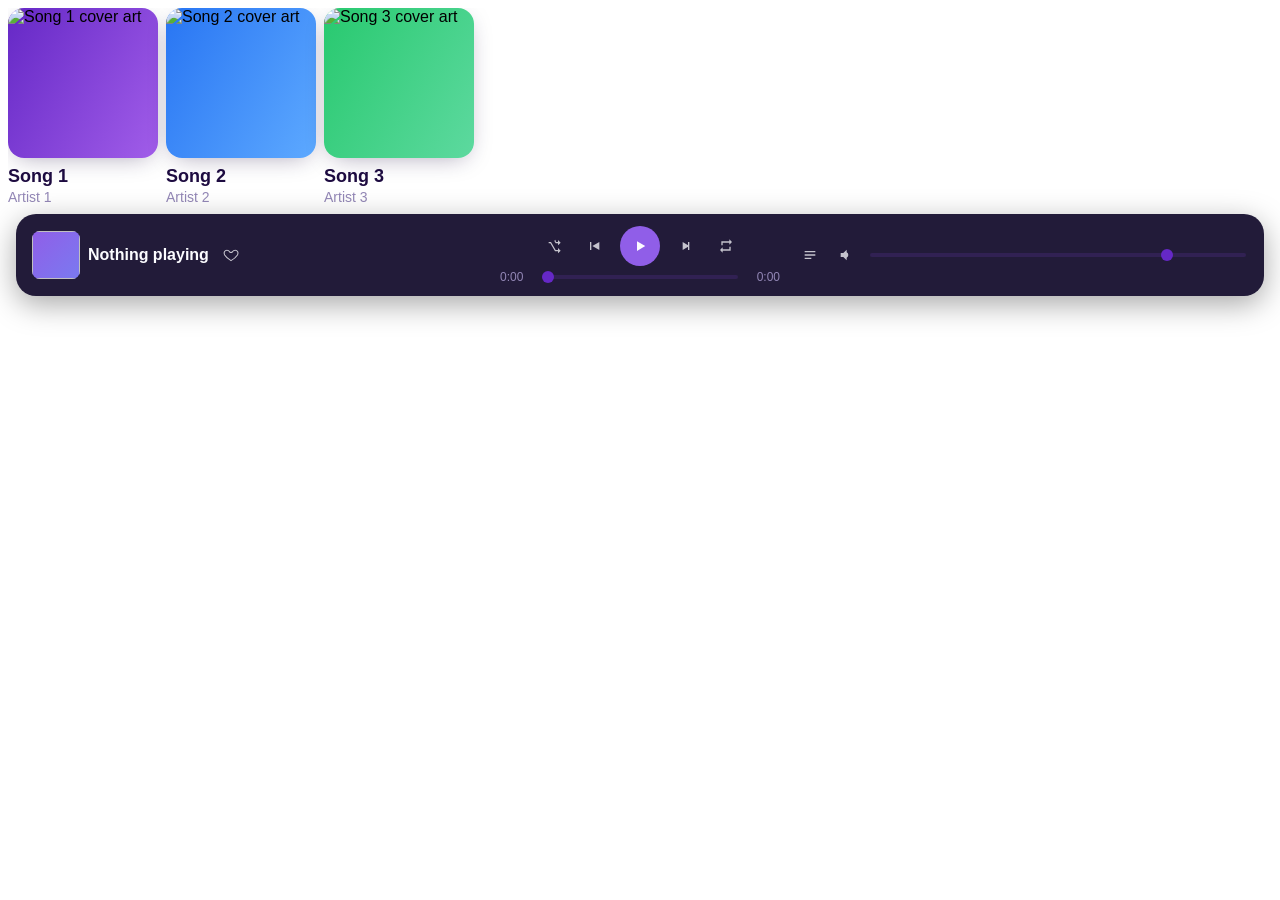
==== index.html @ 9b1e1145 "initial commit" ====
<!DOCTYPE html>
<html lang="en">
<head>
    <meta charset="UTF-8">
    <meta name="viewport" content="width=device-width, initial-scale=1.0">
    <title>Resolute Music</title>
    <link rel="stylesheet" href="./css/styles/app-colors.css">
    <link rel="stylesheet" href="./css/styles/text-fonts.css">
    <link rel="stylesheet" href="./css/styles/component-variables.css">
    <script type="module" src="./wc/index.js"></script>
</head>
<body>
    <main>
        <scroll-row>
            <music-card title="Song 1" artist="Artist 1" image="song1.jpg" color1="var(--main-purple-200, #6528c6)" color2="var(--main-purple-100, #a15de9)"></music-card>
            <music-card title="Song 2" artist="Artist 2" image="song2.jpg" color1="var(--main-blue-200, #2875f3)" color2="var(--main-blue-100, #5da9ff)"></music-card>
            <music-card title="Song 3" artist="Artist 3" image="song3.jpg" color1="var(--main-green-200, #28c96f)" color2="var(--main-green-100, #5dd99f)"></music-card>
        </scroll-row>
        <music-player></music-player>
    </main>
</body>
</html>
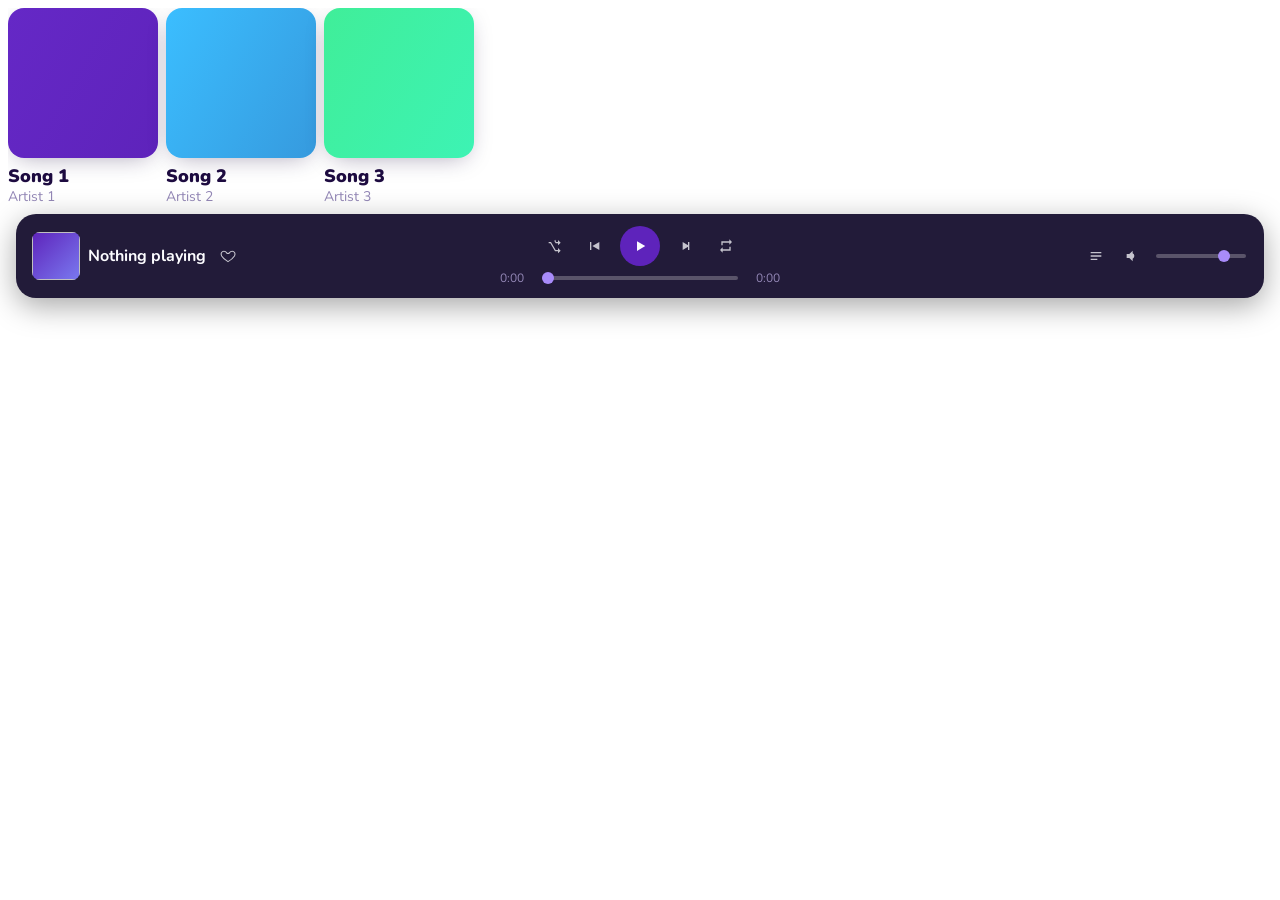
==== commit 13a25b33: "'component'" ====
--- a/index.html
+++ b/index.html
@@ -4,17 +4,17 @@
     <meta charset="UTF-8">
     <meta name="viewport" content="width=device-width, initial-scale=1.0">
     <title>Resolute Music</title>
-    <link rel="stylesheet" href="./css/styles/app-colors.css">
-    <link rel="stylesheet" href="./css/styles/text-fonts.css">
-    <link rel="stylesheet" href="./css/styles/component-variables.css">
+    <link rel="stylesheet" href="./css/theme/app-colors.css">
+    <link rel="stylesheet" href="./css/theme/text-fonts.css">
+    <link rel="stylesheet" href="./css/theme/component-variables.css">
     <script type="module" src="./wc/index.js"></script>
 </head>
 <body>
     <main>
         <scroll-row>
-            <music-card title="Song 1" artist="Artist 1" image="song1.jpg" color1="var(--main-purple-200, #6528c6)" color2="var(--main-purple-100, #a15de9)"></music-card>
-            <music-card title="Song 2" artist="Artist 2" image="song2.jpg" color1="var(--main-blue-200, #2875f3)" color2="var(--main-blue-100, #5da9ff)"></music-card>
-            <music-card title="Song 3" artist="Artist 3" image="song3.jpg" color1="var(--main-green-200, #28c96f)" color2="var(--main-green-100, #5dd99f)"></music-card>
+            <music-card id="song1" title="Song 1" artist="Artist 1" image="song1.jpg" color1="var(--main-purple-200, #6528c6)" color2="var(--main-purple-100, #a15de9)"></music-card>
+            <music-card id="song2" title="Song 2" artist="Artist 2" image="song2.jpg" color1="var(--main-blue-200, #2875f3)" color2="var(--main-blue-100, #5da9ff)"></music-card>
+            <music-card id="song3" title="Song 3" artist="Artist 3" image="song3.jpg" color1="var(--main-green-200, #28c96f)" color2="var(--main-green-100, #5dd99f)"></music-card>
         </scroll-row>
         <music-player></music-player>
     </main>
--- a/css/theme/app-colors.css
+++ b/css/theme/app-colors.css
@@ -0,0 +1,63 @@
+:root {
+    --light-purple-100: #905EE8;
+    --light-purple-200: #D1CAE5;
+    --light-purple-300: #D9D2FF;
+    --light-purple-400: #E9E8FF;
+    --light-purple-500: #E7E3FF;
+    --light-purple-600: #F9F6FE;
+
+    --light-warming: #F1EBF1;
+
+    --light-cyan-100: #DFEDFF;
+
+    --dark-purple-100: #1E0C41;
+    --dark-purple-200: #221B39;
+    --dark-purple-300: #312153;
+    --dark-purple-400: #5C4F8F;
+    --dark-purple-500: #9387B6;
+
+    --main-purple-100: #5E23BB;
+    --main-purple-200: #6528C6;
+    --main-purple-300: #6866E9;
+    --main-purple-400: #7A7AF0;
+    --main-purple-500: #C0B4DF;
+
+    --main-orange-100: #FD5819;
+    --main-orange-200: #F8A119;
+    --main-orange-300: #F6970E;
+
+    --main-red-100: #F3205D;
+    --main-red-200: #F14276;
+
+    --main-cyan-100: #45F7CF;
+    --main-cyan-200: #E0F1FC;
+    
+    --main-green-100: #3DF3B4;
+    --main-green-200: #40EE99;
+
+    --main-yellow-100: #FDC50A;
+
+    --main-pink-100: #F9C6F4;
+    --main-pink-200: #FBB6C1;
+    --main-pink-300: #EFC6EA;
+
+    --main-blue-100: #369ADE;
+    --main-blue-200: #3BBEFF;
+    --main-blue-300: #29A5DB;
+    --main-blue-400: #56E8F8;
+
+    --bored-blue-100: #186A96;
+
+    --pure-white: #FFFFFF;
+    --white-100: #FCFCFF;
+    --white-200: #FEFEFF;
+
+    --pure-black: #000000;
+
+    --thumb-purple-100: #A88BFA;
+    --thumb-track-100: #5A546A;
+}
+
+[data-theme = "dark"] {
+    --pure-white: #000000;
+}
--- a/css/theme/text-fonts.css
+++ b/css/theme/text-fonts.css
@@ -0,0 +1,138 @@
+/* Montserrat */
+@import url('https://fonts.googleapis.com/css2?family=Montserrat:ital,wght@0,100..900;1,100..900&family=Roboto:ital,wdth,wght@0,87.5,100..900;1,87.5,100..900&display=swap');
+
+/* Nunito */
+@import url('https://fonts.googleapis.com/css2?family=Montserrat:ital,wght@0,100..900;1,100..900&family=Nunito:ital,wght@0,200..1000;1,200..1000&family=Roboto:ital,wdth,wght@0,87.5,100..900;1,87.5,100..900&display=swap');
+
+html {
+    font-size: 100%; /* default font size is 16px, so 100% = 16px */
+}
+
+:root {
+    --font-size-headline: 3rem;
+    --font-size-title: 2.5rem;
+    --font-size-xxxl: 2rem;
+    --font-size-xxl: 1.5rem;
+    --font-size-xl: 1.25rem;
+    --font-size-lg: 1.125rem;
+    --font-size-md: 1rem;
+    --font-size-sm: 0.875rem;
+    --font-size-xs: 0.75rem;
+    --font-size-xxs: 0.625rem;
+    --font-size-xxxs: 0.5rem;
+
+    --font-weight-bold: 900;
+    --font-weight-semi-bold: 700;
+    --font-weight-medium: 500;
+    --font-weight-regular: 400;
+    --font-weight-light: 300;
+}
+
+.headline {
+    font-size: var(--font-size-headline);
+    font-weight: var(--font-weight-bold);
+    font-family: 'Montserrat', sans-serif;
+    line-height: 1.2;
+    text-decoration: none;
+}
+
+.title {
+    font-size: var(--font-size-title);
+    font-weight: var(--font-weight-bold);
+    font-family: 'Montserrat', sans-serif;
+    line-height: 1.2;
+    text-decoration: none;
+}
+
+.subtitle {
+    font-size: var(--font-size-xxl);
+    font-weight: var(--font-weight-semi-bold);
+    font-family: 'Montserrat', sans-serif;
+    line-height: 1.2;
+    text-decoration: none;
+}
+
+.textLarge {
+    font-size: var(--font-size-xl);
+    font-weight: var(--font-weight-regular);
+    font-family: 'Nunito', sans-serif;
+    line-height: 1;
+    text-decoration: none;
+    white-space: no-wrap;
+    overflow: hidden;
+    text-overflow: ellipsis;
+}
+
+.textMediumLarge {
+    font-size: var(--font-size-lg);
+    font-weight: var(--font-weight-regular);
+    font-family: 'Nunito', sans-serif;
+    line-height: 1;
+    text-decoration: none;
+    white-space: no-wrap;
+    overflow: hidden;
+    text-overflow: ellipsis;
+}
+
+.textMedium {
+    font-size: var(--font-size-md);
+    font-weight: var(--font-weight-regular);
+    font-family: 'Nunito', sans-serif;
+    line-height: 1;
+    text-decoration: none;
+    white-space: no-wrap;
+    overflow: hidden;
+    text-overflow: ellipsis;
+}
+
+.textSmall {
+    font-size: var(--font-size-sm);
+    font-weight: var(--font-weight-regular);
+    font-family: 'Nunito', sans-serif;
+    line-height: 1;
+    text-decoration: none;
+    white-space: no-wrap;
+    overflow: hidden;
+    text-overflow: ellipsis;
+}
+
+.labelLarge {
+    font-size: var(--font-size-xl);
+    font-weight: var(--font-weight-medium);
+    font-family: 'Nunito', sans-serif;
+    line-height: 1;
+    text-decoration: none;
+}
+
+.labelMediumLarge {
+    font-size: var(--font-size-lg);
+    font-weight: var(--font-weight-medium);
+    font-family: 'Nunito', sans-serif;
+    line-height: 1;
+    text-decoration: none;
+}
+
+.labelMedium {
+    font-size: var(--font-size-md);
+    font-weight: var(--font-weight-medium);
+    font-family: 'Nunito', sans-serif;
+    line-height: 1;
+    text-decoration: none;
+}
+
+.labelSmall {
+    font-size: var(--font-size-sm);
+    font-weight: var(--font-weight-medium);
+    font-family: 'Nunito', sans-serif;
+    line-height: 1;
+    text-decoration: none;
+}
+
+.link {
+    font-size: var(--font-size-md);
+    font-weight: var(--font-weight-regular);
+    font-family: 'Nunito', sans-serif;
+    line-height: 1;
+    text-decoration: underline;
+    overflow-wrap: break-word;
+}
--- a/css/theme/component-variables.css
+++ b/css/theme/component-variables.css
@@ -0,0 +1,63 @@
+:root {
+    --box-radius-xxxl: 20px;
+    --box-radius-xxl: 16px;
+    --box-radius-xl: 12px;
+    --box-radius-lg: 8px;
+    --box-radius-md: 6px;
+    --box-radius-sm: 4px;
+    --box-radius-xs: 2px;
+
+    --box-radius-circle: 50%;
+    --box-radius-half-circle: 25%;
+
+    --svg-height-xxxl: 48px;
+    --svg-height-xxl: 40px;
+    --svg-height-xl: 32px;
+    --svg-height-lg: 24px;
+    --svg-height-md: 20px;
+    --svg-height-sm: 16px;
+    --svg-height-xs: 12px;
+    --svg-height-xxs: 8px;
+
+    --transition-fast: 0.1s;
+    --transition-medium: 0.2s;
+    --transition-slow: 0.3s;
+    --transition-very-slow: 0.5s;
+
+    --translation-x-short: 1px;
+    --translation-x-medium: 2px;
+    --translation-x-long: 3px;
+
+    --translation-y-short: 1px;
+    --translation-y-medium: 2px;
+    --translation-y-long: 3px;
+
+    --padding-xxxl: 32px;
+    --padding-xxl: 24px;
+    --padding-xl: 20px;
+    --padding-lg: 16px;
+    --padding-md: 12px;
+    --padding-sm: 8px;
+    --padding-xs: 4px;
+    --padding-xxs: 2px;
+
+    --margin-xxxl: 32px;
+    --margin-xxl: 24px;
+    --margin-xl: 20px;
+    --margin-lg: 16px;
+    --margin-md: 12px;
+    --margin-sm: 8px;
+    --margin-xs: 4px;
+    --margin-xxs: 2px;
+
+    --border-width-xxxl: 4px;
+    --border-width-xxl: 3px;
+    --border-width-xl: 2px;
+    --border-width-lg: 1.5px;
+    --border-width-md: 1px;
+    --border-width-sm: 0.5px;
+
+    --box-shadow-length-short: 2px;
+    --box-shadow-length-medium: 4px;
+    --box-shadow-length-long: 6px;
+}
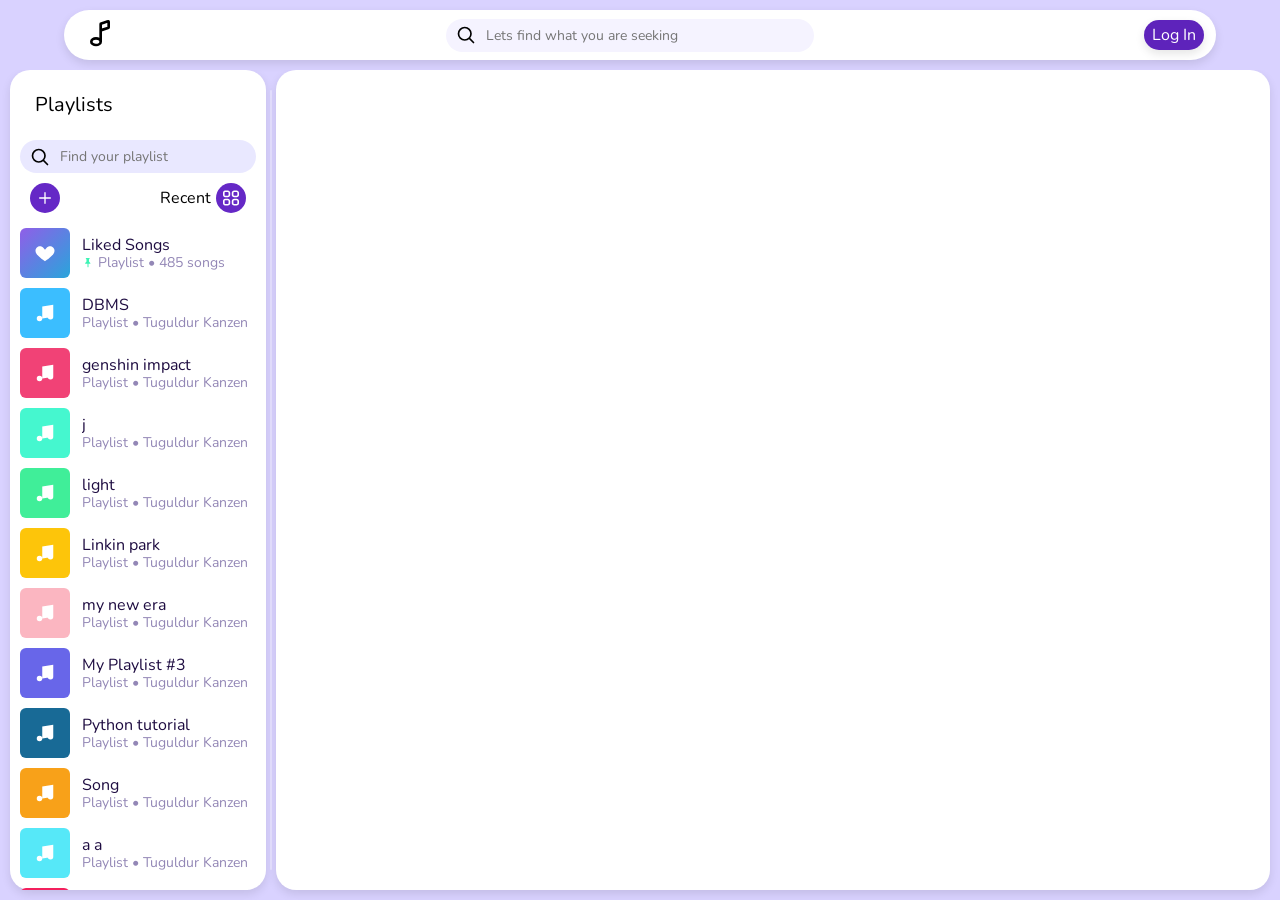
==== commit a76caa73: "todays work" ====
--- a/index.html
+++ b/index.html
@@ -4,19 +4,90 @@
     <meta charset="UTF-8">
     <meta name="viewport" content="width=device-width, initial-scale=1.0">
     <title>Resolute Music</title>
+    <link rel="stylesheet" href="./css/styles/base.css">
     <link rel="stylesheet" href="./css/theme/app-colors.css">
     <link rel="stylesheet" href="./css/theme/text-fonts.css">
     <link rel="stylesheet" href="./css/theme/component-variables.css">
-    <script type="module" src="./wc/index.js"></script>
+    <link rel="stylesheet" href="./css/styles/header-body.css">
+    <link rel="stylesheet" href="./css/styles/main.css">
+    <script type="module" src="./scripts/index.js"></script>
+      <style>
+    /* Style the children inside the scroll box */
+    .product-card {
+      width: 200px;
+      height: 300px;
+      background-color: #f3f4f6;
+      border-radius: 8px;
+      display: flex;
+      align-items: center;
+      justify-content: center;
+      font-family: sans-serif;
+      box-shadow: 0 4px 6px rgba(0,0,0,0.1);
+    }
+  </style>
 </head>
 <body>
+    <header>
+        <nav>
+            <div class="right-nav-sector">
+                <img src="./assets/icons/logo.svg" alt="logo" height="32px" color="var(--main-purple-100)">
+            </div>
+
+            <div class="center-nav-sector">
+                <form id="nav-search-form" class="nav-search" role="search">
+                    <button type="submit" class="search-btn" aria-label="Search">
+                        <img src="./assets/icons/search.svg" alt="search" height="20px">
+                    </button>
+                    <input name="q" type="search" class="textSmall" placeholder="Lets find what you are seeking" aria-label="Search input" />
+                </form>
+            </div>
+
+            <div class="left-nav-sector">
+                <div id="account-section">
+                    <div class="login-btn-home">
+                        <a href="./login.html" class="textMedium" style="color: var(--pure-white);">Log In</a>
+                    </div>
+                </div>
+            </div>
+        </nav>
+    </header>
     <main>
-        <scroll-row>
-            <music-card id="song1" title="Song 1" artist="Artist 1" image="song1.jpg" color1="var(--main-purple-200, #6528c6)" color2="var(--main-purple-100, #a15de9)"></music-card>
-            <music-card id="song2" title="Song 2" artist="Artist 2" image="song2.jpg" color1="var(--main-blue-200, #2875f3)" color2="var(--main-blue-100, #5da9ff)"></music-card>
-            <music-card id="song3" title="Song 3" artist="Artist 3" image="song3.jpg" color1="var(--main-green-200, #28c96f)" color2="var(--main-green-100, #5dd99f)"></music-card>
-        </scroll-row>
-        <music-player></music-player>
+        <div id="main">
+            <div id="playlist">
+                <div>
+                    <div id="playlist-header">
+                        <img id="playlist-collapse-btn" src="./assets/icons/collapse.svg" alt="collapse" height="20px">
+                        <span class="textLarge">Playlists</span>
+                    </div>
+                    <form id="playlist-search-form" class="playlist-search" role="search">
+                        <button type="submit" id="playlist-search-btn" aria-label="Search">
+                            <img src="./assets/icons/search.svg" alt="search" height="20px">
+                        </button>
+                        <input name="q" type="search" class="textSmall" placeholder="Find your playlist" aria-label="Search input" style="color: var(--dark-purple-400)"/>
+                    </form>
+                    <div class="util">
+                        <span class="button-icon">
+                            <img src="./assets/icons/plus.svg" alt="add playlist" height="16">
+                        </span>
+                        <span class="row">
+                            <span id="listViewName" class="textMedium">
+                                Recent
+                            </span>
+                            <span id="playlist-view-toggle" class="button-icon" role="button" tabindex="0" aria-label="Switch to grid view" aria-pressed="false">
+                                <img id="playlist-view-icon" src="./assets/icons/playlist-view.svg" alt="list-view-menu" height="16">
+                            </span>
+                        </span>
+                    </div>
+                    <div id="playlist-list" class="playlist-list list-view"></div>
+                </div>
+            </div>
+            <div id="adjuster">
+                <div class="line"></div>
+            </div>
+            <div id="pages">
+                
+            </div>
+        </div>
     </main>
 </body>
 </html>
--- a/css/styles/base.css
+++ b/css/styles/base.css
@@ -0,0 +1,43 @@
+/* 1. Standard Properties (Modern Firefox, Chrome, Safari, Edge) */
+html {
+  scrollbar-width: thin;               /* Options: auto | thin | none */
+  scrollbar-color: #888888 #f1f1f1;    /* thumb-color track-color */
+}
+
+/* 2. WebKit Pseudo-elements (Legacy Chrome, Safari, Edge) */
+/* The entire scrollbar area */
+::-webkit-scrollbar {
+  width: 10px;                         /* Width of vertical scrollbar */
+  height: 10px;                        /* Height of horizontal scrollbar */
+}
+
+/* The background track */
+::-webkit-scrollbar-track {
+  background: #f1f1f1; 
+  border-radius: 5px;
+}
+ 
+/* The draggable handle */
+::-webkit-scrollbar-thumb {
+  background: #888888; 
+  border-radius: 5px;
+}
+
+/* Handle on hover */
+::-webkit-scrollbar-thumb:hover {
+  background: #555555; 
+}
+
+.row {
+    display: flex;
+    flex-direction: row;
+    align-items: center;
+    gap: 5px;
+}
+
+.column {
+    display: flex;
+    flex-direction: column;
+    align-items: center;
+    gap: 5px;
+}
--- a/css/theme/component-variables.css
+++ b/css/theme/component-variables.css
@@ -7,6 +7,7 @@
     --box-radius-sm: 4px;
     --box-radius-xs: 2px;
 
+    --box-radius-circle-side: 9999px;
     --box-radius-circle: 50%;
     --box-radius-half-circle: 25%;
 
@@ -60,4 +61,11 @@
     --box-shadow-length-short: 2px;
     --box-shadow-length-medium: 4px;
     --box-shadow-length-long: 6px;
+
+    --nav-width: clamp(900px, 90vw, 1200px);
+    --nav-heigth: 50px;
+
+    --playlist-sidebar-width: clamp(200px, 20vw, 500px);
+
+    --box-shadow-default: 0px 4px 10px rgba(0, 0, 0, 0.1);
 }
--- a/css/styles/header-body.css
+++ b/css/styles/header-body.css
@@ -0,0 +1,107 @@
+body {
+    box-sizing: border-box;
+    margin: 0;
+    padding: 0;
+    display: flex;
+    flex-direction: column;
+    height: 100vh;
+
+    background: var(--light-purple-300);
+    background-size: cover;
+    background-position: center;
+    background-repeat: no-repeat;
+    background-attachment: fixed;
+}
+
+header {
+    display: flex;
+    justify-content: center;
+    align-items: center;
+    padding: 10px;
+}
+
+nav {
+    display: grid;
+    grid-template-columns: auto auto auto;
+    padding: 5px 20px;
+    align-items: center;
+    justify-content: space-between;
+    box-sizing: border-box;
+    background: var(--pure-white, #ffffff);
+    width: var(--nav-width, clamp(900px, 1000px, 1200px));
+    height: var(--nav-heigth, 50px);
+    border-radius: var(--box-radius-circle-side, 9999px);
+    box-shadow: var(--box-shadow-default);
+}
+
+.center-nav-sector {
+    display: flex;
+    justify-content: center;
+    align-items: center;
+}
+
+.nav-search {
+    display: flex;
+    align-items: center;
+    gap: 8px;
+    background: var(--light-purple-50, #f5f3ff);
+    padding: 6px 10px;
+    border-radius: 999px;
+    box-shadow: none;
+}
+
+.nav-search input[type="search"] {
+    border: none;
+    outline: none;
+    background: transparent;
+    width: 320px;
+    font-size: 14px;
+}
+
+.nav-search .search-btn {
+    border: none;
+    background: transparent;
+    padding: 0;
+    display: inline-flex;
+    align-items: center;
+    justify-content: center;
+    cursor: pointer;
+}
+
+.visually-hidden {
+    position: absolute !important;
+    height: 1px; width: 1px;
+    overflow: hidden; clip: rect(1px, 1px, 1px, 1px);
+    white-space: nowrap; border: 0; padding: 0; margin: -1px;
+}
+
+input[type="search"]::-webkit-search-cancel-button {
+    -webkit-appearance: none; /* Fixed: standard is -webkit-appearance, not appearance */
+    appearance: none;
+    height: 16px;
+    width: 16px;
+    cursor: pointer;
+    background-image: url('../../assets/icons/cross.svg');
+    background-repeat: no-repeat;
+    background-size: contain;
+    background-color: transparent;
+    background-position: center;
+}
+
+.login-btn-home {
+    display: flex;
+    height: 30px;
+    width: 60px;
+    margin-right: -8px;
+    background-color: var(--main-purple-100);
+    align-items: center;
+    justify-content: center;
+    border-radius: 9999px;
+    box-shadow: var(--box-shadow-default);
+}
+
+main {
+    flex: 1; /* Take up remaining space below header */
+    overflow: hidden; 
+}
+
--- a/css/styles/main.css
+++ b/css/styles/main.css
@@ -0,0 +1,321 @@
+#main {
+    box-sizing: border-box;
+    display: grid;
+    grid-template-columns: var(--playlist-sidebar-width) 10px 1fr;
+    margin: 0px 10px 10px 10px;
+    min-height: 0;
+    height: calc(100% - 10px);
+}
+
+.line {
+    width: 2px;
+    height: calc(100% - 40px);
+    background: var(--pure-white);
+    border-radius: 1px;
+    opacity: 0.3; 
+    transition: opacity var(--transition-fast); /* Smooth fade effect */
+}
+
+#adjuster {
+    width: 10px;
+    cursor: grab;
+
+    display: flex;
+    justify-content: center; /* Centers the line horizontally */
+    align-items: center;
+
+    transition: opacity ease-in-out var(--transition-fast);
+}
+
+#adjuster:hover .line {
+    opacity: 1;
+}
+
+#adjuster.grabbing {
+    cursor: grabbing;
+}
+
+#playlist {
+    box-sizing: border-box;
+    display: flex;
+    flex-direction: column;
+    height: 100%;
+    min-height: 0;
+    width: var(--playlist-sidebar-width);
+    background: var(--pure-white);
+    box-shadow: var(--box-shadow-default);
+    border-radius: var(--box-radius-xxxl);
+    transition: img var(--transition-slow) ease-in-out;
+}
+
+#playlist > div {
+    display: flex;
+    flex-direction: column;
+    min-height: 0;
+    flex: 1;
+}
+
+#playlist:hover {
+    #playlist-header img {
+        display: block;
+        transition: img var(--transition-slow) ease-in-out;
+    }
+}
+
+#playlist.collapsed {
+    width: 70px;
+
+    #playlist-header img {
+        display: block;
+        transform: rotate(180deg);
+        transition: img var(--transition-fast) ease-in-out;
+    }
+
+    #playlist-header span {
+        display: none;
+    }
+
+    .playlist-search input{
+        display: none;
+    }
+
+    .playlist-search {
+        justify-content: center;
+        margin: 0px 16px;
+    }
+}
+
+#playlist-header {
+    display: flex;
+    justify-content: start;
+    align-items: center;
+    padding: 25px;
+    gap: 20px;
+    transition: img var(--transition-fast) ease-in-out;
+}
+
+#playlist-header img {
+    display: none;
+}
+
+#playlist-header img:hover {
+    transform: scale(1.1);
+    transition: img var(--transition-fast) ease-in-out;
+}
+
+.playlist-search {
+    display: flex;
+    align-items: center;
+    gap: 8px;
+    margin: 0 10px;
+    background: var(--light-purple-400, #E9E8FF);
+    padding: 6px 10px;
+    border-radius: 999px;
+    box-shadow: none;
+}
+
+.playlist-search input[type="search"] {
+    border: none;
+    outline: none;
+    width: 100%;
+    background: transparent;
+    font-size: 14px;
+}
+
+.playlist-search #playlist-search-btn {
+    border: none;
+    background: transparent;
+    padding: 0;
+    display: inline-flex;
+    align-items: center;
+    justify-content: center;
+    cursor: pointer;
+}
+
+.util {
+    display: flex;
+    margin: 10px 20px;
+    justify-content: space-between;
+}
+
+.button-icon {
+    display: flex;
+    background: var(--main-purple-200);
+    border-radius: 50%;
+    padding: 7px;
+    justify-content: center;
+    align-items: center;
+    cursor: pointer;
+}
+
+#pages {
+    box-sizing: border-box;
+    height: 100%;
+    background: var(--pure-white);
+    box-shadow: var(--box-shadow-default);
+    border-radius: var(--box-radius-xxxl);
+}
+
+/* ---------- Playlist list / grid view switcher ---------- */
+
+#playlist-view-toggle {
+    transition: background var(--transition-fast) ease-in-out;
+}
+
+#playlist-view-toggle[aria-pressed="true"] {
+    background: var(--main-purple-200);
+}
+
+#playlist-view-toggle[aria-pressed="true"] img {
+    filter: brightness(0) invert(1);
+}
+
+.playlist-list {
+    box-sizing: border-box;
+    flex: 1;
+    min-height: 0;
+    width: 100%;
+    overflow-x: hidden;
+    overflow-y: auto;
+    padding: 0 10px;
+}
+
+.playlist-item {
+    box-sizing: border-box;
+    display: flex;
+    align-items: center;
+    gap: var(--margin-md);
+    border-radius: var(--box-radius-lg);
+    padding: 5px 0;
+    cursor: pointer;
+    min-width: 0;
+    transition: background var(--transition-fast) ease-in-out;
+}
+
+.playlist-item:hover,
+.playlist-item:focus-visible {
+    background: var(--light-purple-600, #F9F6FE);
+}
+
+.playlist-thumb {
+    box-sizing: border-box;
+    flex-shrink: 0;
+    display: flex;
+    align-items: center;
+    justify-content: center;
+    width: 50px;
+    height: 50px;
+    border-radius: var(--box-radius-md);
+    color: var(--pure-white);
+    overflow: hidden;
+}
+
+.playlist-thumb img.thumb-icon {
+    width: 22px;
+    height: 22px;
+    display: block;
+}
+
+.playlist-info {
+    display: flex;
+    flex-direction: column;
+    gap: 3px;
+    min-width: 0;
+}
+
+.playlist-name {
+    color: var(--dark-purple-100);
+    white-space: nowrap;
+    overflow: hidden;
+    text-overflow: ellipsis;
+}
+
+.playlist-meta {
+    display: flex;
+    align-items: center;
+    gap: 4px;
+    color: var(--dark-purple-500);
+    white-space: nowrap;
+    overflow: hidden;
+    text-overflow: ellipsis;
+}
+
+.playlist-meta .pin-icon {
+    flex-shrink: 0;
+    width: 12px;
+    height: 12px;
+    display: inline-block;
+}
+
+/* List view: single column, row items */
+.playlist-list.list-view {
+    display: flex;
+    flex-direction: column;
+}
+
+/* Grid view: tiled cards, thumb on top, text below */
+.playlist-list.grid-view {
+    display: grid;
+    grid-template-columns: repeat(3, 1fr);
+}
+
+.playlist-list.grid-view .playlist-item {
+    flex-direction: column;
+    align-items: flex-start;
+    gap: var(--margin-sm);
+    padding: var(--padding-sm);
+    min-width: 0;
+}
+
+.playlist-list.grid-view .playlist-thumb {
+    width: 100%;
+    height: auto;
+    aspect-ratio: 1 / 1;
+    border-radius: var(--box-radius-lg);
+}
+
+.playlist-list.grid-view .playlist-thumb img.thumb-icon {
+    width: 30%;
+    height: 30%;
+}
+
+.playlist-list.grid-view .playlist-info {
+    width: 100%;
+}
+
+.playlist-list.grid-view .playlist-name,
+.playlist-list.grid-view .playlist-meta {
+    width: 100%;
+}
+
+/* Collapsed sidebar (70px): show thumbnails only, stacked in a single
+   column — 50x50 thumbs, 10px side margins, 10px gap between items,
+   regardless of whichever view (list/grid) was active before collapsing. */
+#playlist.collapsed .playlist-list {
+    display: flex;
+    flex-direction: column;
+    align-items: center;
+    gap: 10px;
+    padding: 10px 0;
+    overflow-x: hidden;
+}
+
+#playlist.collapsed .playlist-item {
+    width: 50px;
+    padding: 0;
+    margin: 0 10px;
+    gap: 0;
+}
+
+#playlist.collapsed .playlist-thumb {
+    width: 50px;
+    height: 50px;
+}
+
+#playlist.collapsed .playlist-info {
+    display: none;
+}
+
+#playlist.collapsed .util {
+    display: none;
+}
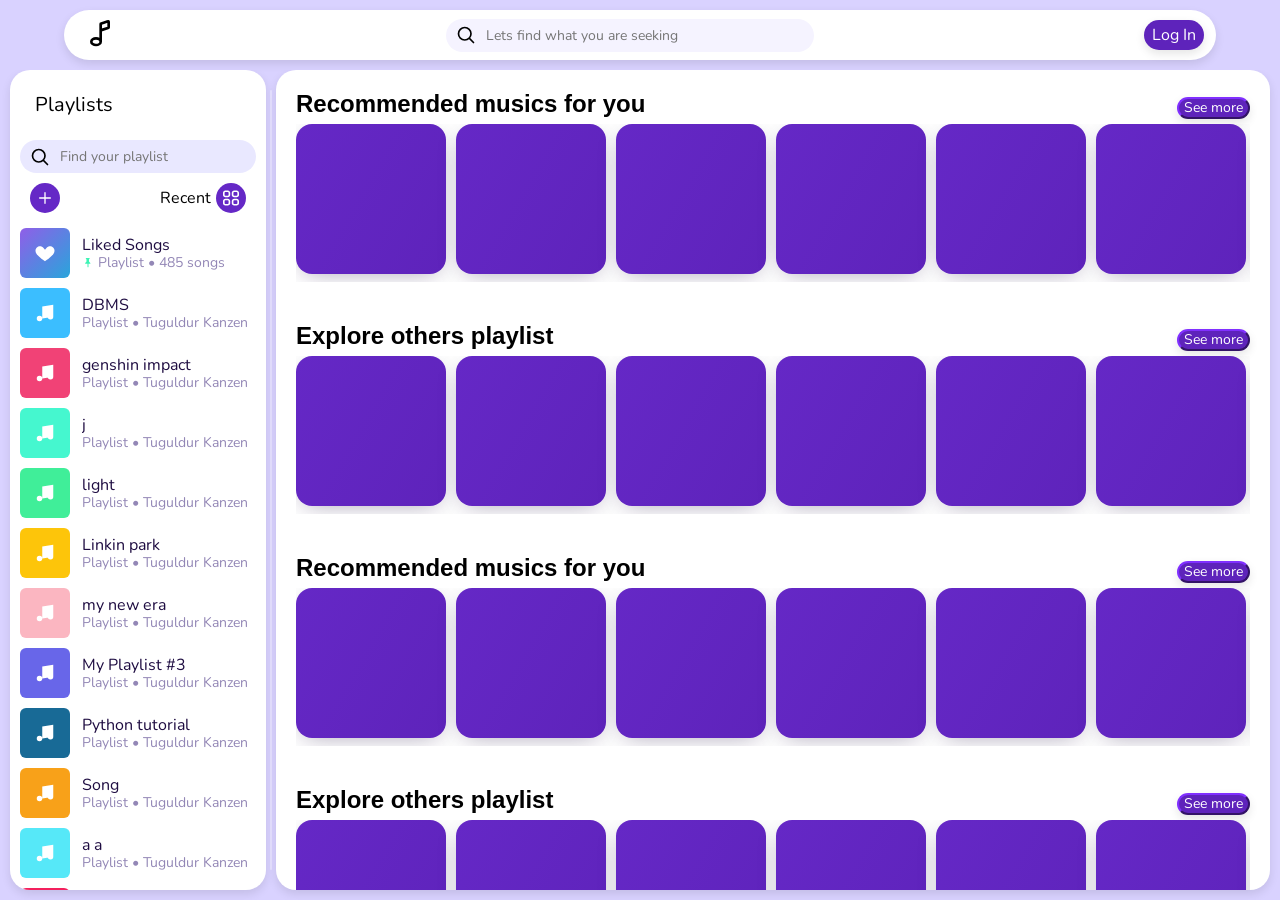
==== commit f56b9d39: "scrolls" ====
--- a/index.html
+++ b/index.html
@@ -9,7 +9,8 @@
     <link rel="stylesheet" href="./css/theme/text-fonts.css">
     <link rel="stylesheet" href="./css/theme/component-variables.css">
     <link rel="stylesheet" href="./css/styles/header-body.css">
-    <link rel="stylesheet" href="./css/styles/main.css">
+    <link rel="stylesheet" href="./css/styles/main-playlist-adjuster.css">
+    <link rel="stylesheet" href="./css/styles/home.css">
     <script type="module" src="./scripts/index.js"></script>
       <style>
     /* Style the children inside the scroll box */
@@ -84,7 +85,142 @@
             <div id="adjuster">
                 <div class="line"></div>
             </div>
-            <div id="pages">
+            <div id="home">
+                <scroll-col key="home-page-scroller" persist="session" gap="20px">
+                    <div id="recommended-music-section" class="section">
+                        <div class="section-header">
+                            <span class="subtitle">Recommended musics for you</span>
+                            <span><button class="see-more-btn textSmall">See more</button></span>
+                        </div>
+                        <scroll-row key="music-cards" persist="session" gap="10px" style="padding: 0 20px;">
+                            <music-card></music-card>
+                            <music-card></music-card>
+                            <music-card></music-card>
+                            <music-card></music-card>
+                            <music-card></music-card>
+                            <music-card></music-card>
+                            <music-card></music-card>
+                            <music-card></music-card>
+                            <music-card></music-card>
+                            <music-card></music-card>
+                            <music-card></music-card>
+                            <music-card></music-card>
+                            <music-card></music-card>
+                            <music-card></music-card>
+                            <music-card></music-card>
+                            <music-card></music-card>
+                            <music-card></music-card>
+                            <music-card></music-card>
+                        </scroll-row>
+                    </div>
+                    <div id="explore-playlists-section" class="music-section">
+                        <div class="section-header">
+                            <span class="subtitle">Explore others playlist</span>
+                            <span><button class="see-more-btn textSmall">See more</button></span>
+                        </div>
+                        <scroll-row key="playlist-cards" persist="session" gap="10px" style="padding: 0 20px;">
+                            <music-card></music-card>
+                            <music-card></music-card>
+                            <music-card></music-card>
+                            <music-card></music-card>
+                            <music-card></music-card>
+                            <music-card></music-card>
+                            <music-card></music-card>
+                            <music-card></music-card>
+                            <music-card></music-card>
+                            <music-card></music-card>
+                        </scroll-row>
+                    </div>
+                    <div id="recommended-music-section" class="section">
+                        <div class="section-header">
+                            <span class="subtitle">Recommended musics for you</span>
+                            <span><button class="see-more-btn textSmall">See more</button></span>
+                        </div>
+                        <scroll-row key="music-cards" persist="session" gap="10px" style="padding: 0 20px;">
+                            <music-card></music-card>
+                            <music-card></music-card>
+                            <music-card></music-card>
+                            <music-card></music-card>
+                            <music-card></music-card>
+                            <music-card></music-card>
+                            <music-card></music-card>
+                            <music-card></music-card>
+                            <music-card></music-card>
+                            <music-card></music-card>
+                            <music-card></music-card>
+                            <music-card></music-card>
+                            <music-card></music-card>
+                            <music-card></music-card>
+                            <music-card></music-card>
+                            <music-card></music-card>
+                            <music-card></music-card>
+                            <music-card></music-card>
+                        </scroll-row>
+                    </div>
+                    <div id="explore-playlists-section" class="music-section">
+                        <div class="section-header">
+                            <span class="subtitle">Explore others playlist</span>
+                            <span><button class="see-more-btn textSmall">See more</button></span>
+                        </div>
+                        <scroll-row key="playlist-cards" persist="session" gap="10px" style="padding: 0 20px;">
+                            <music-card></music-card>
+                            <music-card></music-card>
+                            <music-card></music-card>
+                            <music-card></music-card>
+                            <music-card></music-card>
+                            <music-card></music-card>
+                            <music-card></music-card>
+                            <music-card></music-card>
+                            <music-card></music-card>
+                            <music-card></music-card>
+                        </scroll-row>
+                    </div>
+                    <div id="recommended-music-section" class="section">
+                        <div class="section-header">
+                            <span class="subtitle">Recommended musics for you</span>
+                            <span><button class="see-more-btn textSmall">See more</button></span>
+                        </div>
+                        <scroll-row key="music-cards" persist="session" gap="10px" style="padding: 0 20px;">
+                            <music-card></music-card>
+                            <music-card></music-card>
+                            <music-card></music-card>
+                            <music-card></music-card>
+                            <music-card></music-card>
+                            <music-card></music-card>
+                            <music-card></music-card>
+                            <music-card></music-card>
+                            <music-card></music-card>
+                            <music-card></music-card>
+                            <music-card></music-card>
+                            <music-card></music-card>
+                            <music-card></music-card>
+                            <music-card></music-card>
+                            <music-card></music-card>
+                            <music-card></music-card>
+                            <music-card></music-card>
+                            <music-card></music-card>
+                        </scroll-row>
+                    </div>
+                    <div id="explore-playlists-section" class="music-section">
+                        <div class="section-header">
+                            <span class="subtitle">Explore others playlist</span>
+                            <span><button class="see-more-btn textSmall">See more</button></span>
+                        </div>
+                        <scroll-row key="playlist-cards" persist="session" gap="10px" style="padding: 0 20px;">
+                            <music-card></music-card>
+                            <music-card></music-card>
+                            <music-card></music-card>
+                            <music-card></music-card>
+                            <music-card></music-card>
+                            <music-card></music-card>
+                            <music-card></music-card>
+                            <music-card></music-card>
+                            <music-card></music-card>
+                            <music-card></music-card>
+                        </scroll-row>
+                    </div>
+                </scroll-col>
+
                 
             </div>
         </div>
--- a/css/styles/base.css
+++ b/css/styles/base.css
@@ -40,4 +40,13 @@
     flex-direction: column;
     align-items: center;
     gap: 5px;
+}
+
+.see-more-btn {
+    border-radius: 9999px;
+    border-color: var(--main-purple-100);
+    padding: 2px 5px;
+    background: var(--main-purple-100);
+    color: var(--pure-white);
+    box-shadow: var(--box-shadow-default);
 }
--- a/css/styles/main-playlist-adjuster.css
+++ b/css/styles/main-playlist-adjuster.css
@@ -0,0 +1,309 @@
+#main {
+    box-sizing: border-box;
+    display: grid;
+    grid-template-columns: var(--playlist-sidebar-width) 10px 1fr;
+    margin: 0px 10px 10px 10px;
+    min-height: 0;
+    height: calc(100% - 10px);
+}
+
+.line {
+    width: 2px;
+    height: calc(100% - 40px);
+    background: var(--pure-white);
+    border-radius: 1px;
+    opacity: 0.3; 
+    transition: opacity var(--transition-fast); /* Smooth fade effect */
+}
+
+#adjuster {
+    width: 10px;
+    cursor: grab;
+
+    display: flex;
+    justify-content: center; /* Centers the line horizontally */
+    align-items: center;
+
+    transition: opacity ease-in-out var(--transition-fast);
+}
+
+#adjuster:hover .line {
+    opacity: 1;
+}
+
+#adjuster.grabbing {
+    cursor: grabbing;
+}
+
+#playlist {
+    box-sizing: border-box;
+    display: flex;
+    flex-direction: column;
+    height: 100%;
+    min-height: 0;
+    width: var(--playlist-sidebar-width);
+    background: var(--pure-white);
+    box-shadow: var(--box-shadow-default);
+    border-radius: var(--box-radius-xxxl);
+    transition: img var(--transition-slow) ease-in-out;
+    overflow: hidden;
+}
+
+#playlist > div {
+    display: flex;
+    flex-direction: column;
+    min-height: 0;
+    flex: 1;
+}
+
+#playlist:hover {
+    #playlist-header img {
+        display: block;
+        transition: img var(--transition-slow) ease-in-out;
+    }
+}
+
+#playlist.collapsed {
+    width: 70px;
+
+    #playlist-header img {
+        display: block;
+        transform: rotate(180deg);
+        transition: img var(--transition-fast) ease-in-out;
+    }
+
+    #playlist-header span {
+        display: none;
+    }
+
+    .playlist-search {
+        display: none;
+    }
+}
+
+#playlist-header {
+    display: flex;
+    justify-content: start;
+    align-items: center;
+    padding: 25px;
+    gap: 20px;
+    transition: img var(--transition-fast) ease-in-out;
+}
+
+#playlist-header img {
+    display: none;
+}
+
+#playlist-header img:hover {
+    transform: scale(1.1);
+    transition: img var(--transition-fast) ease-in-out;
+}
+
+.playlist-search {
+    display: flex;
+    align-items: center;
+    gap: 8px;
+    margin: 0 10px;
+    background: var(--light-purple-400, #E9E8FF);
+    padding: 6px 10px;
+    border-radius: 999px;
+    box-shadow: none;
+}
+
+.playlist-search input[type="search"] {
+    border: none;
+    outline: none;
+    width: 100%;
+    background: transparent;
+    font-size: 14px;
+}
+
+.playlist-search #playlist-search-btn {
+    border: none;
+    background: transparent;
+    padding: 0;
+    display: inline-flex;
+    align-items: center;
+    justify-content: center;
+    cursor: pointer;
+}
+
+.util {
+    display: flex;
+    margin: 10px 20px;
+    justify-content: space-between;
+}
+
+.button-icon {
+    display: flex;
+    background: var(--main-purple-200);
+    border-radius: 50%;
+    padding: 7px;
+    justify-content: center;
+    align-items: center;
+    cursor: pointer;
+}
+
+/* ---------- Playlist list / grid view switcher ---------- */
+
+#playlist-view-toggle {
+    transition: background var(--transition-fast) ease-in-out;
+}
+
+#playlist-view-toggle[aria-pressed="true"] {
+    background: var(--main-purple-200);
+}
+
+#playlist-view-toggle[aria-pressed="true"] img {
+    filter: brightness(0) invert(1);
+}
+
+.playlist-list {
+    box-sizing: border-box;
+    flex: 1;
+    min-height: 0;
+    width: 100%;
+    overflow-x: hidden;
+    overflow-y: auto;
+    padding: 0 10px;
+}
+
+.playlist-item {
+    box-sizing: border-box;
+    display: flex;
+    align-items: center;
+    gap: var(--margin-md);
+    border-radius: var(--box-radius-lg);
+    padding: 5px 0;
+    cursor: pointer;
+    min-width: 0;
+    transition: background var(--transition-fast) ease-in-out;
+}
+
+.playlist-item:hover,
+.playlist-item:focus-visible {
+    background: var(--light-purple-600, #F9F6FE);
+}
+
+.playlist-thumb {
+    box-sizing: border-box;
+    flex-shrink: 0;
+    display: flex;
+    align-items: center;
+    justify-content: center;
+    width: 50px;
+    height: 50px;
+    border-radius: var(--box-radius-md);
+    color: var(--pure-white);
+    overflow: hidden;
+}
+
+.playlist-thumb img.thumb-icon {
+    width: 22px;
+    height: 22px;
+    display: block;
+}
+
+.playlist-info {
+    display: flex;
+    flex-direction: column;
+    gap: 3px;
+    min-width: 0;
+}
+
+.playlist-name {
+    color: var(--dark-purple-100);
+    white-space: nowrap;
+    overflow: hidden;
+    text-overflow: ellipsis;
+}
+
+.playlist-meta {
+    display: flex;
+    align-items: center;
+    gap: 4px;
+    color: var(--dark-purple-500);
+    white-space: nowrap;
+    overflow: hidden;
+    text-overflow: ellipsis;
+}
+
+.playlist-meta .pin-icon {
+    flex-shrink: 0;
+    width: 12px;
+    height: 12px;
+    display: inline-block;
+}
+
+/* List view: single column, row items */
+.playlist-list.list-view {
+    display: flex;
+    flex-direction: column;
+}
+
+/* Grid view: tiled cards, thumb on top, text below */
+.playlist-list.grid-view {
+    display: grid;
+    grid-template-columns: repeat(3, 1fr);
+}
+
+.playlist-list.grid-view .playlist-item {
+    flex-direction: column;
+    align-items: flex-start;
+    gap: var(--margin-sm);
+    padding: var(--padding-sm);
+    min-width: 0;
+}
+
+.playlist-list.grid-view .playlist-thumb {
+    width: 100%;
+    height: auto;
+    aspect-ratio: 1 / 1;
+    border-radius: var(--box-radius-lg);
+}
+
+.playlist-list.grid-view .playlist-thumb img.thumb-icon {
+    width: 30%;
+    height: 30%;
+}
+
+.playlist-list.grid-view .playlist-info {
+    width: 100%;
+}
+
+.playlist-list.grid-view .playlist-name,
+.playlist-list.grid-view .playlist-meta {
+    width: 100%;
+}
+
+/* Collapsed sidebar (70px): show thumbnails only, stacked in a single
+   column — 50x50 thumbs, 10px side margins, 10px gap between items,
+   regardless of whichever view (list/grid) was active before collapsing. */
+#playlist.collapsed .playlist-list {
+    display: flex;
+    flex-direction: column;
+    align-items: center;
+    gap: 10px;
+    padding: 10px 0;
+    overflow-x: hidden;
+}
+
+#playlist.collapsed .playlist-item {
+    width: 50px;
+    padding: 0;
+    margin: 0 10px;
+    gap: 0;
+}
+
+#playlist.collapsed .playlist-thumb {
+    width: 50px;
+    height: 50px;
+}
+
+#playlist.collapsed .playlist-info {
+    display: none;
+}
+
+#playlist.collapsed .util {
+    display: none;
+}
--- a/css/styles/home.css
+++ b/css/styles/home.css
@@ -0,0 +1,34 @@
+#home {
+    box-sizing: border-box;
+    display: flex;
+    flex-direction: column;
+    background: var(--pure-white);
+    box-shadow: var(--box-shadow-default);
+    border-radius: var(--box-radius-xxxl);
+    overflow: hidden;
+}
+
+/* <scroll-col> is a plain block box by default, so a block parent (#home)
+   never hands it a height on its own — it just grows to fit its content,
+   which is why the sidebar's overflow:hidden was silently clipping instead
+   of a scrollbar ever appearing. flex:1 + min-height:0 gives it a real,
+   bounded height from #home's flex layout; --el-height:100% then carries
+   that sizing across the shadow boundary (custom properties inherit through
+   shadow DOM) so scroll-box.js's internal `.scroll` div — which reads
+   height from var(--el-height, auto) — resolves to 100% instead of auto. */
+#home > scroll-col {
+    flex: 1 1 auto;
+    min-height: 0;
+    --el-height: 100%;
+}
+
+.section-header {
+    display: flex;
+    margin: 0 20px 5px;
+    justify-content: space-between;
+    align-items: baseline;
+}
+
+.section {
+    margin: 20px 0;
+}
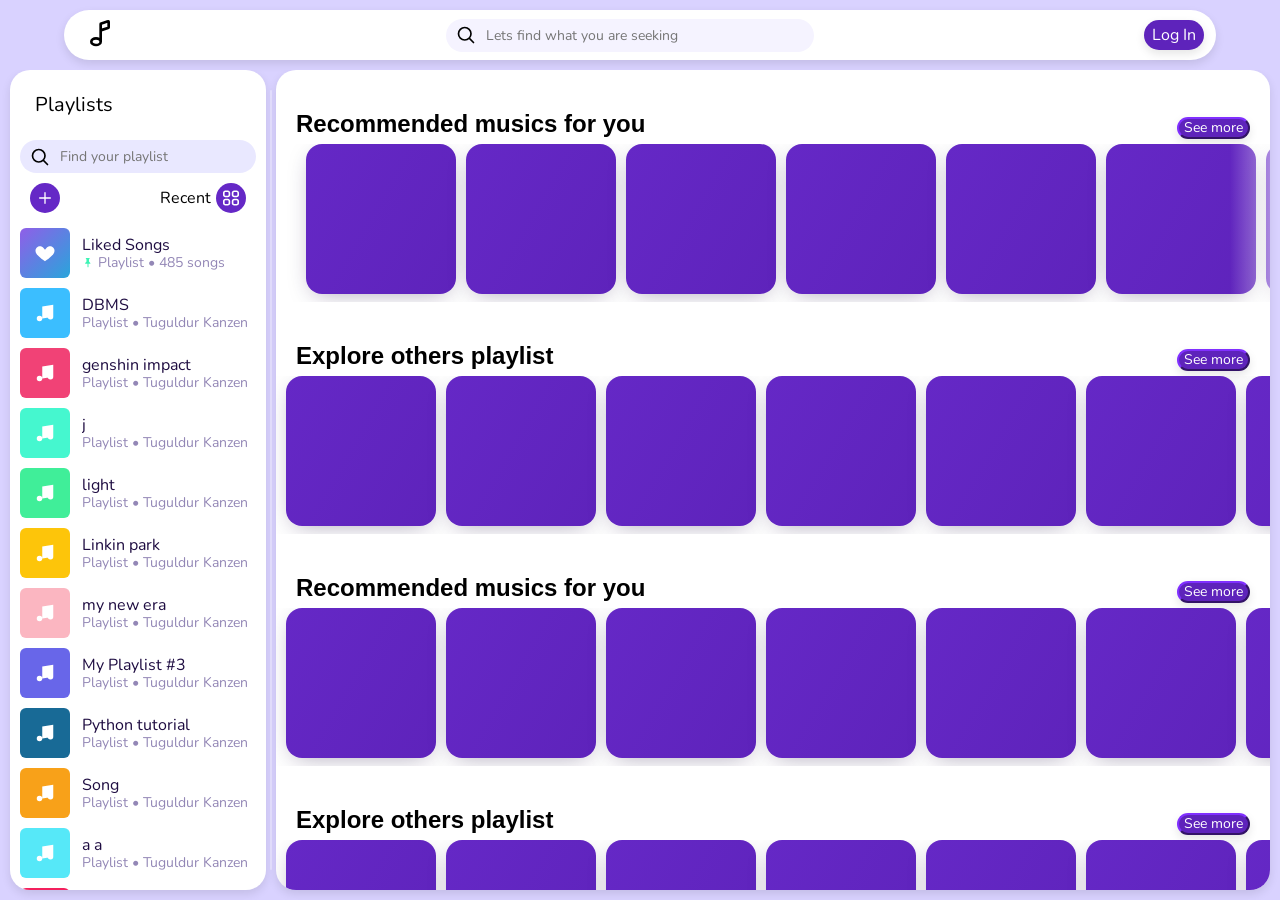
==== commit 7d43dfa3: "scroll box updated" ====
--- a/index.html
+++ b/index.html
@@ -92,7 +92,7 @@
                             <span class="subtitle">Recommended musics for you</span>
                             <span><button class="see-more-btn textSmall">See more</button></span>
                         </div>
-                        <scroll-row key="music-cards" persist="session" gap="10px" style="padding: 0 20px;">
+                        <scroll-row key="music-cards" persist="session" gap="10px" side-space="20px" mist-color="var(--pure-white)" side-arrows="24px var(--main-purple-100)">
                             <music-card></music-card>
                             <music-card></music-card>
                             <music-card></music-card>
@@ -118,7 +118,7 @@
                             <span class="subtitle">Explore others playlist</span>
                             <span><button class="see-more-btn textSmall">See more</button></span>
                         </div>
-                        <scroll-row key="playlist-cards" persist="session" gap="10px" style="padding: 0 20px;">
+                        <scroll-row key="playlist-cards" persist="session" gap="10px">
                             <music-card></music-card>
                             <music-card></music-card>
                             <music-card></music-card>
@@ -136,7 +136,7 @@
                             <span class="subtitle">Recommended musics for you</span>
                             <span><button class="see-more-btn textSmall">See more</button></span>
                         </div>
-                        <scroll-row key="music-cards" persist="session" gap="10px" style="padding: 0 20px;">
+                        <scroll-row key="music-cards" persist="session" gap="10px">
                             <music-card></music-card>
                             <music-card></music-card>
                             <music-card></music-card>
@@ -162,7 +162,7 @@
                             <span class="subtitle">Explore others playlist</span>
                             <span><button class="see-more-btn textSmall">See more</button></span>
                         </div>
-                        <scroll-row key="playlist-cards" persist="session" gap="10px" style="padding: 0 20px;">
+                        <scroll-row key="playlist-cards" persist="session" gap="10px">
                             <music-card></music-card>
                             <music-card></music-card>
                             <music-card></music-card>
@@ -180,7 +180,7 @@
                             <span class="subtitle">Recommended musics for you</span>
                             <span><button class="see-more-btn textSmall">See more</button></span>
                         </div>
-                        <scroll-row key="music-cards" persist="session" gap="10px" style="padding: 0 20px;">
+                        <scroll-row key="music-cards" persist="session" gap="10px">
                             <music-card></music-card>
                             <music-card></music-card>
                             <music-card></music-card>
@@ -206,7 +206,7 @@
                             <span class="subtitle">Explore others playlist</span>
                             <span><button class="see-more-btn textSmall">See more</button></span>
                         </div>
-                        <scroll-row key="playlist-cards" persist="session" gap="10px" style="padding: 0 20px;">
+                        <scroll-row key="playlist-cards" persist="session" gap="10px">
                             <music-card></music-card>
                             <music-card></music-card>
                             <music-card></music-card>
